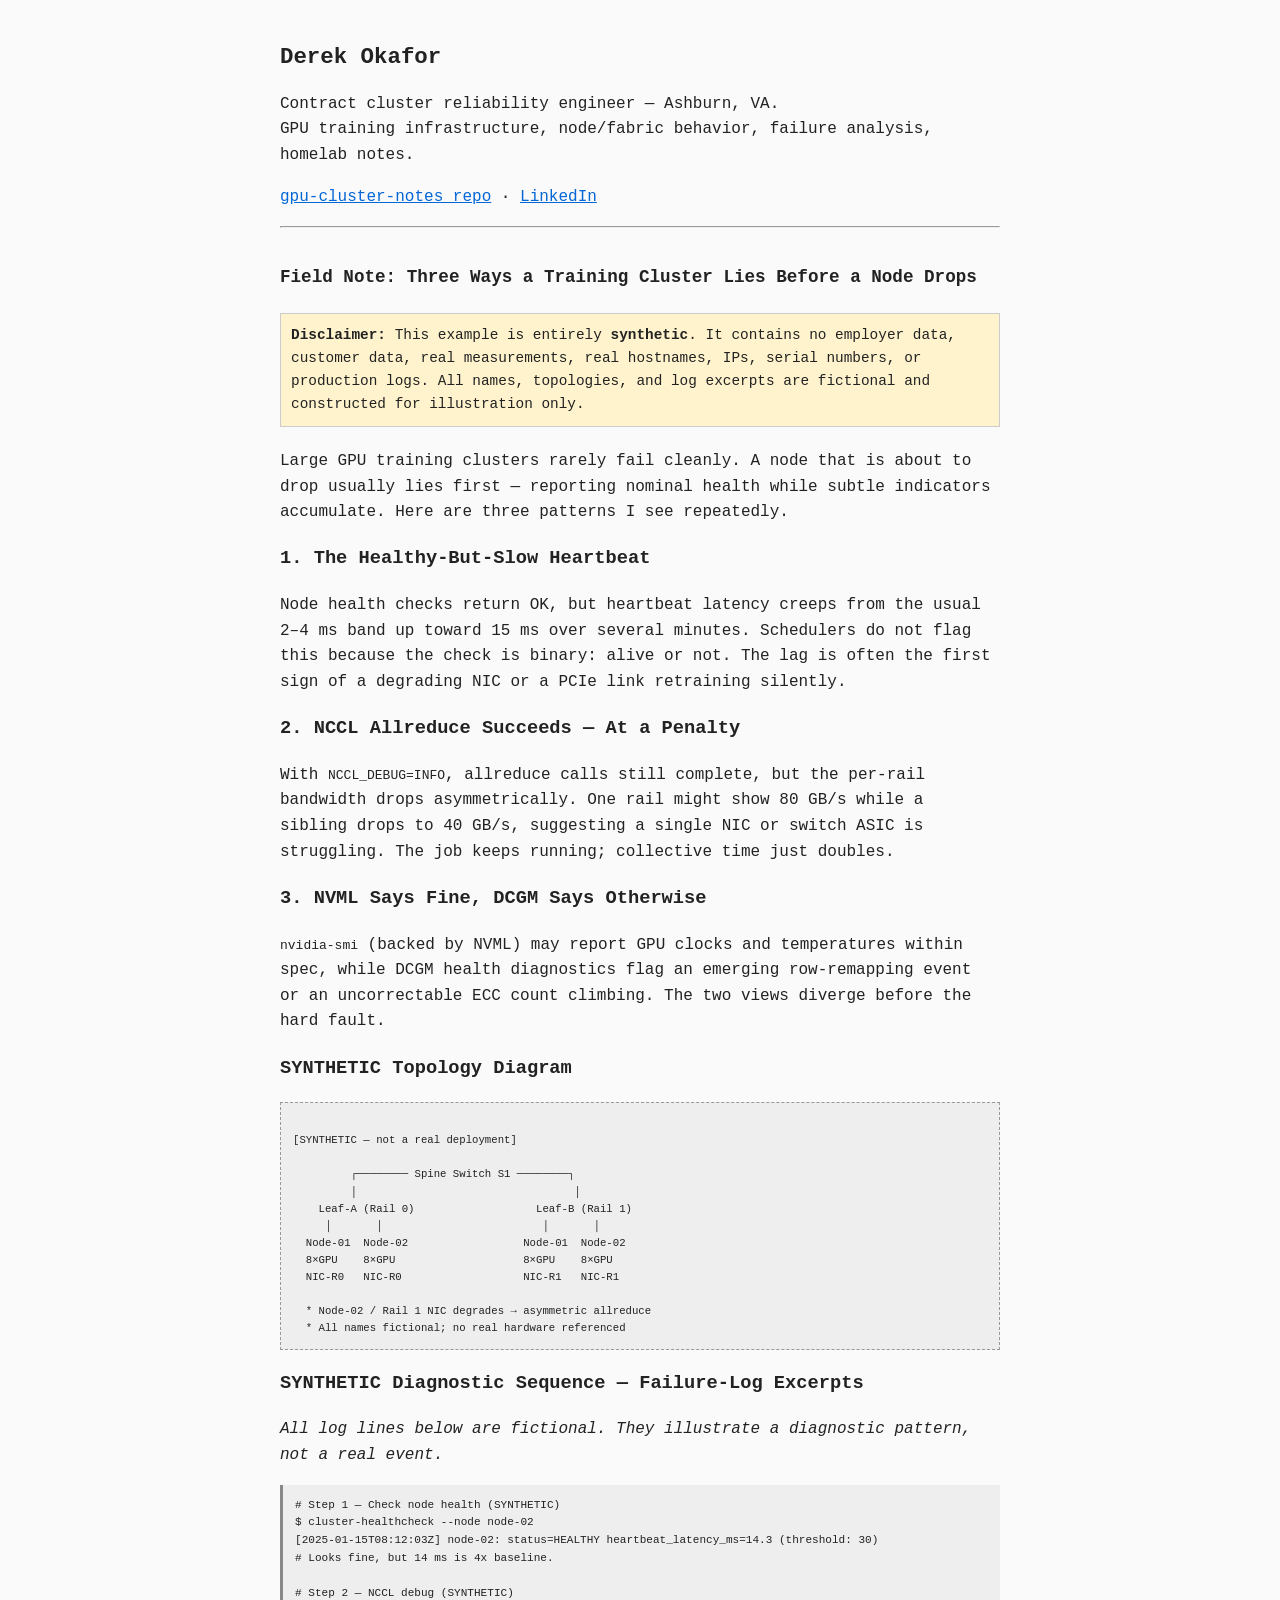
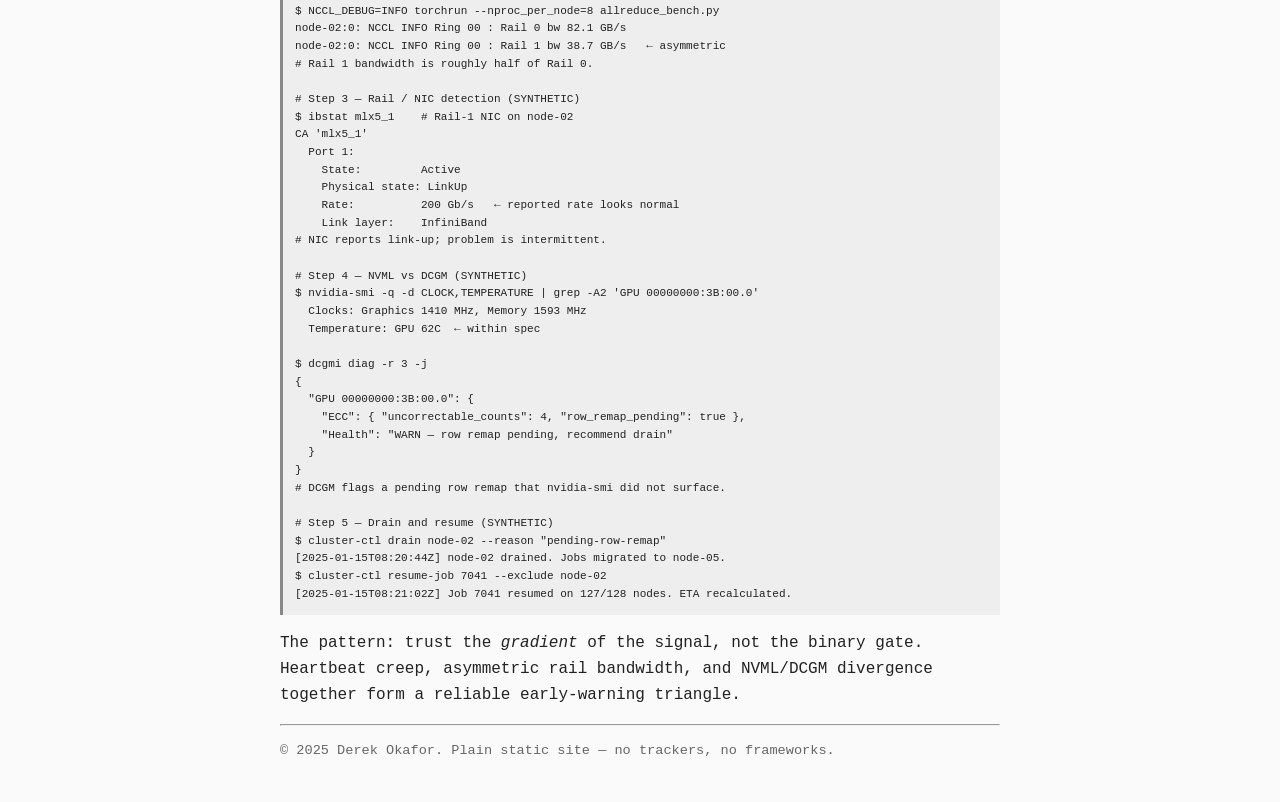
==== index.html @ 81e66d49 "Create index.html for personal webpage This HTML file serves as a personal webpage for Derek Okafor," ====
<!DOCTYPE html>
<html lang="en">
<head>
<meta charset="UTF-8">
<meta name="viewport" content="width=device-width, initial-scale=1.0">
<title>Derek Okafor — Cluster Reliability</title>
<style>
body { font-family: 'Courier New', monospace; max-width: 720px; margin: 40px auto; padding: 0 20px; line-height: 1.6; color: #222; background: #fafafa; }
h1 { font-size: 1.4em; margin-bottom: 0.2em; }
h2 { font-size: 1.1em; margin-top: 2em; }
pre { background: #eee; padding: 12px; overflow-x: auto; font-size: 0.85em; border-left: 3px solid #888; }
a { color: #0366d6; }
.disclaimer { background: #fff3cd; border: 1px solid #ccc; padding: 10px; margin: 1.5em 0; font-size: 0.9em; }
.diagram { background: #eee; padding: 12px; font-size: 0.82em; white-space: pre; font-family: monospace; border: 1px dashed #999; }
</style>
</head>
<body>
<h1>Derek Okafor</h1>
<p>Contract cluster reliability engineer — Ashburn, VA.<br>
GPU training infrastructure, node/fabric behavior, failure analysis, homelab notes.</p>
<p><a href="https://github.com/dokaf-ops/gpu-cluster-notes">gpu-cluster-notes repo</a> · <a href="https://www.linkedin.com/in/dokaf-ops">LinkedIn</a></p>

<hr>
<h2>Field Note: Three Ways a Training Cluster Lies Before a Node Drops</h2>

<div class="disclaimer"><strong>Disclaimer:</strong> This example is entirely <strong>synthetic</strong>. It contains no employer data, customer data, real measurements, real hostnames, IPs, serial numbers, or production logs. All names, topologies, and log excerpts are fictional and constructed for illustration only.</div>

<p>Large GPU training clusters rarely fail cleanly. A node that is about to drop usually lies first — reporting nominal health while subtle indicators accumulate. Here are three patterns I see repeatedly.</p>

<h3>1. The Healthy-But-Slow Heartbeat</h3>
<p>Node health checks return OK, but heartbeat latency creeps from the usual 2–4 ms band up toward 15 ms over several minutes. Schedulers do not flag this because the check is binary: alive or not. The lag is often the first sign of a degrading NIC or a PCIe link retraining silently.</p>

<h3>2. NCCL Allreduce Succeeds — At a Penalty</h3>
<p>With <code>NCCL_DEBUG=INFO</code>, allreduce calls still complete, but the per-rail bandwidth drops asymmetrically. One rail might show 80 GB/s while a sibling drops to 40 GB/s, suggesting a single NIC or switch ASIC is struggling. The job keeps running; collective time just doubles.</p>

<h3>3. NVML Says Fine, DCGM Says Otherwise</h3>
<p><code>nvidia-smi</code> (backed by NVML) may report GPU clocks and temperatures within spec, while DCGM health diagnostics flag an emerging row-remapping event or an uncorrectable ECC count climbing. The two views diverge before the hard fault.</p>

<h3>SYNTHETIC Topology Diagram</h3>
<div class="diagram">
[SYNTHETIC — not a real deployment]

         ┌──────── Spine Switch S1 ────────┐
         │                                  │
    Leaf-A (Rail 0)                   Leaf-B (Rail 1)
     │       │                         │       │
  Node-01  Node-02                  Node-01  Node-02
  8×GPU    8×GPU                    8×GPU    8×GPU
  NIC-R0   NIC-R0                   NIC-R1   NIC-R1

  * Node-02 / Rail 1 NIC degrades → asymmetric allreduce
  * All names fictional; no real hardware referenced
</div>

<h3>SYNTHETIC Diagnostic Sequence — Failure-Log Excerpts</h3>
<p><em>All log lines below are fictional. They illustrate a diagnostic pattern, not a real event.</em></p>

<pre>
# Step 1 — Check node health (SYNTHETIC)
$ cluster-healthcheck --node node-02
[2025-01-15T08:12:03Z] node-02: status=HEALTHY heartbeat_latency_ms=14.3 (threshold: 30)
# Looks fine, but 14 ms is 4x baseline.

# Step 2 — NCCL debug (SYNTHETIC)
$ NCCL_DEBUG=INFO torchrun --nproc_per_node=8 allreduce_bench.py
node-02:0: NCCL INFO Ring 00 : Rail 0 bw 82.1 GB/s
node-02:0: NCCL INFO Ring 00 : Rail 1 bw 38.7 GB/s   ← asymmetric
# Rail 1 bandwidth is roughly half of Rail 0.

# Step 3 — Rail / NIC detection (SYNTHETIC)
$ ibstat mlx5_1    # Rail-1 NIC on node-02
CA 'mlx5_1'
  Port 1:
    State:         Active
    Physical state: LinkUp
    Rate:          200 Gb/s   ← reported rate looks normal
    Link layer:    InfiniBand
# NIC reports link-up; problem is intermittent.

# Step 4 — NVML vs DCGM (SYNTHETIC)
$ nvidia-smi -q -d CLOCK,TEMPERATURE | grep -A2 'GPU 00000000:3B:00.0'
  Clocks: Graphics 1410 MHz, Memory 1593 MHz
  Temperature: GPU 62C  ← within spec

$ dcgmi diag -r 3 -j
{
  "GPU 00000000:3B:00.0": {
    "ECC": { "uncorrectable_counts": 4, "row_remap_pending": true },
    "Health": "WARN — row remap pending, recommend drain"
  }
}
# DCGM flags a pending row remap that nvidia-smi did not surface.

# Step 5 — Drain and resume (SYNTHETIC)
$ cluster-ctl drain node-02 --reason "pending-row-remap"
[2025-01-15T08:20:44Z] node-02 drained. Jobs migrated to node-05.
$ cluster-ctl resume-job 7041 --exclude node-02
[2025-01-15T08:21:02Z] Job 7041 resumed on 127/128 nodes. ETA recalculated.
</pre>

<p>The pattern: trust the <em>gradient</em> of the signal, not the binary gate. Heartbeat creep, asymmetric rail bandwidth, and NVML/DCGM divergence together form a reliable early-warning triangle.</p>

<hr>
<p style="font-size:0.85em; color:#666;">© 2025 Derek Okafor. Plain static site — no trackers, no frameworks.</p>
</body>
</html>
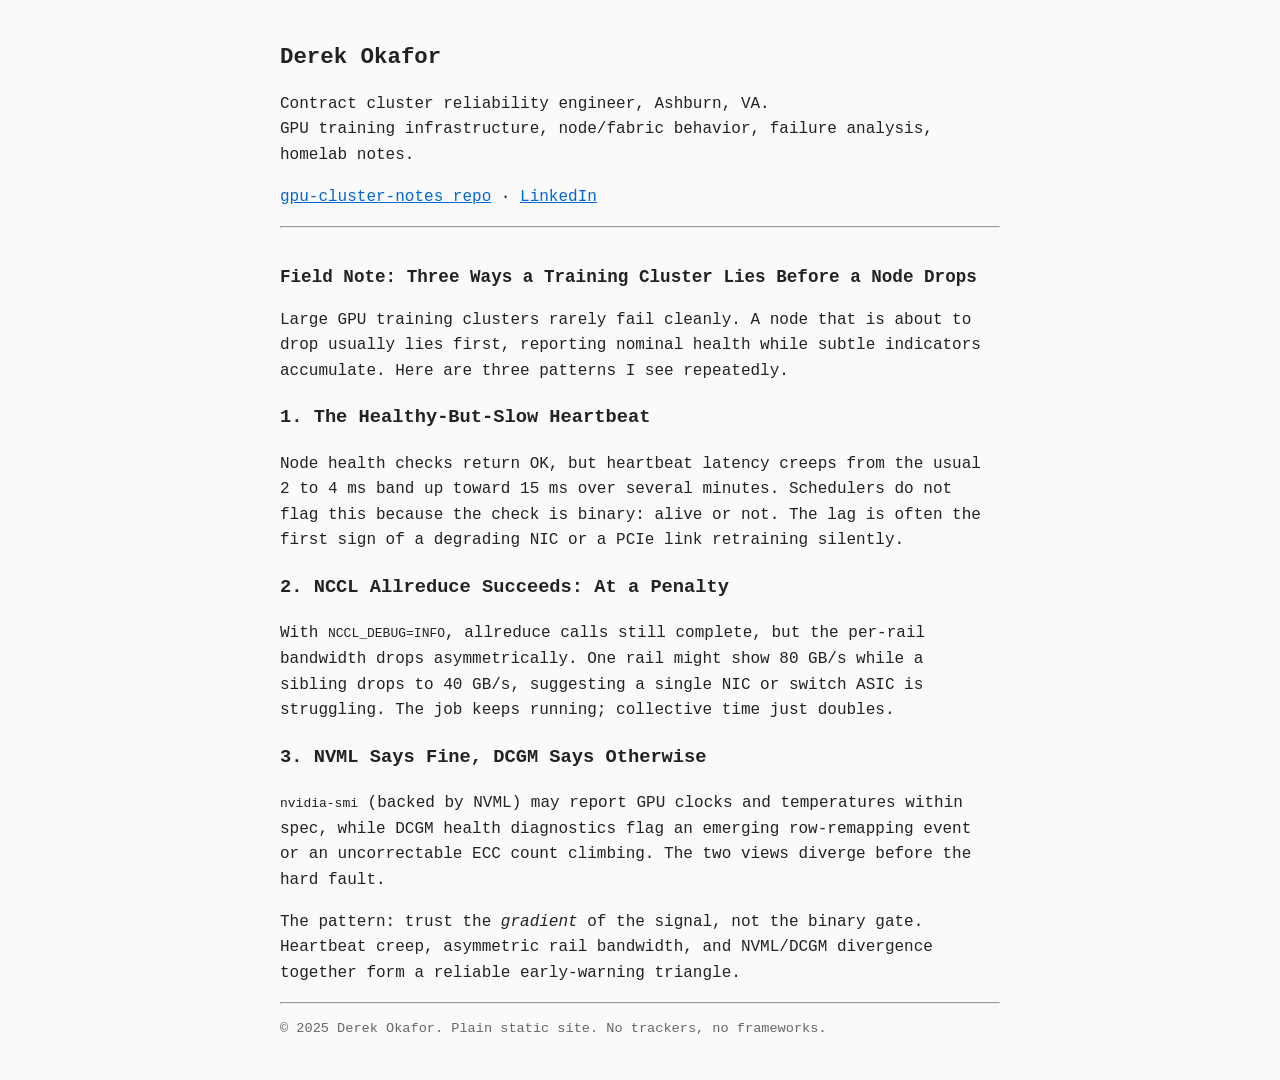
==== commit bb06d775: "Clean up site copy" ====
--- a/index.html
+++ b/index.html
@@ -3,7 +3,7 @@
 <head>
 <meta charset="UTF-8">
 <meta name="viewport" content="width=device-width, initial-scale=1.0">
-<title>Derek Okafor — Cluster Reliability</title>
+<title>Derek Okafor: Cluster Reliability</title>
 <style>
 body { font-family: 'Courier New', monospace; max-width: 720px; margin: 40px auto; padding: 0 20px; line-height: 1.6; color: #222; background: #fafafa; }
 h1 { font-size: 1.4em; margin-bottom: 0.2em; }
@@ -16,91 +16,20 @@
 </head>
 <body>
 <h1>Derek Okafor</h1>
-<p>Contract cluster reliability engineer — Ashburn, VA.<br>
+<p>Contract cluster reliability engineer, Ashburn, VA.<br>
 GPU training infrastructure, node/fabric behavior, failure analysis, homelab notes.</p>
-<p><a href="https://github.com/dokaf-ops/gpu-cluster-notes">gpu-cluster-notes repo</a> · <a href="https://www.linkedin.com/in/dokaf-ops">LinkedIn</a></p>
-
+<p><a href="https://github.com/dokaf-ops/gpu-cluster-notes">gpu-cluster-notes repo</a> · <a href="https://www.linkedin.com/in/derek-okafor-2475b844a/">LinkedIn</a></p>
 <hr>
 <h2>Field Note: Three Ways a Training Cluster Lies Before a Node Drops</h2>
-
-<div class="disclaimer"><strong>Disclaimer:</strong> This example is entirely <strong>synthetic</strong>. It contains no employer data, customer data, real measurements, real hostnames, IPs, serial numbers, or production logs. All names, topologies, and log excerpts are fictional and constructed for illustration only.</div>
-
-<p>Large GPU training clusters rarely fail cleanly. A node that is about to drop usually lies first — reporting nominal health while subtle indicators accumulate. Here are three patterns I see repeatedly.</p>
-
+<p>Large GPU training clusters rarely fail cleanly. A node that is about to drop usually lies first, reporting nominal health while subtle indicators accumulate. Here are three patterns I see repeatedly.</p>
 <h3>1. The Healthy-But-Slow Heartbeat</h3>
-<p>Node health checks return OK, but heartbeat latency creeps from the usual 2–4 ms band up toward 15 ms over several minutes. Schedulers do not flag this because the check is binary: alive or not. The lag is often the first sign of a degrading NIC or a PCIe link retraining silently.</p>
-
-<h3>2. NCCL Allreduce Succeeds — At a Penalty</h3>
+<p>Node health checks return OK, but heartbeat latency creeps from the usual 2 to 4 ms band up toward 15 ms over several minutes. Schedulers do not flag this because the check is binary: alive or not. The lag is often the first sign of a degrading NIC or a PCIe link retraining silently.</p>
+<h3>2. NCCL Allreduce Succeeds: At a Penalty</h3>
 <p>With <code>NCCL_DEBUG=INFO</code>, allreduce calls still complete, but the per-rail bandwidth drops asymmetrically. One rail might show 80 GB/s while a sibling drops to 40 GB/s, suggesting a single NIC or switch ASIC is struggling. The job keeps running; collective time just doubles.</p>
-
 <h3>3. NVML Says Fine, DCGM Says Otherwise</h3>
 <p><code>nvidia-smi</code> (backed by NVML) may report GPU clocks and temperatures within spec, while DCGM health diagnostics flag an emerging row-remapping event or an uncorrectable ECC count climbing. The two views diverge before the hard fault.</p>
-
-<h3>SYNTHETIC Topology Diagram</h3>
-<div class="diagram">
-[SYNTHETIC — not a real deployment]
-
-         ┌──────── Spine Switch S1 ────────┐
-         │                                  │
-    Leaf-A (Rail 0)                   Leaf-B (Rail 1)
-     │       │                         │       │
-  Node-01  Node-02                  Node-01  Node-02
-  8×GPU    8×GPU                    8×GPU    8×GPU
-  NIC-R0   NIC-R0                   NIC-R1   NIC-R1
-
-  * Node-02 / Rail 1 NIC degrades → asymmetric allreduce
-  * All names fictional; no real hardware referenced
-</div>
-
-<h3>SYNTHETIC Diagnostic Sequence — Failure-Log Excerpts</h3>
-<p><em>All log lines below are fictional. They illustrate a diagnostic pattern, not a real event.</em></p>
-
-<pre>
-# Step 1 — Check node health (SYNTHETIC)
-$ cluster-healthcheck --node node-02
-[2025-01-15T08:12:03Z] node-02: status=HEALTHY heartbeat_latency_ms=14.3 (threshold: 30)
-# Looks fine, but 14 ms is 4x baseline.
-
-# Step 2 — NCCL debug (SYNTHETIC)
-$ NCCL_DEBUG=INFO torchrun --nproc_per_node=8 allreduce_bench.py
-node-02:0: NCCL INFO Ring 00 : Rail 0 bw 82.1 GB/s
-node-02:0: NCCL INFO Ring 00 : Rail 1 bw 38.7 GB/s   ← asymmetric
-# Rail 1 bandwidth is roughly half of Rail 0.
-
-# Step 3 — Rail / NIC detection (SYNTHETIC)
-$ ibstat mlx5_1    # Rail-1 NIC on node-02
-CA 'mlx5_1'
-  Port 1:
-    State:         Active
-    Physical state: LinkUp
-    Rate:          200 Gb/s   ← reported rate looks normal
-    Link layer:    InfiniBand
-# NIC reports link-up; problem is intermittent.
-
-# Step 4 — NVML vs DCGM (SYNTHETIC)
-$ nvidia-smi -q -d CLOCK,TEMPERATURE | grep -A2 'GPU 00000000:3B:00.0'
-  Clocks: Graphics 1410 MHz, Memory 1593 MHz
-  Temperature: GPU 62C  ← within spec
-
-$ dcgmi diag -r 3 -j
-{
-  "GPU 00000000:3B:00.0": {
-    "ECC": { "uncorrectable_counts": 4, "row_remap_pending": true },
-    "Health": "WARN — row remap pending, recommend drain"
-  }
-}
-# DCGM flags a pending row remap that nvidia-smi did not surface.
-
-# Step 5 — Drain and resume (SYNTHETIC)
-$ cluster-ctl drain node-02 --reason "pending-row-remap"
-[2025-01-15T08:20:44Z] node-02 drained. Jobs migrated to node-05.
-$ cluster-ctl resume-job 7041 --exclude node-02
-[2025-01-15T08:21:02Z] Job 7041 resumed on 127/128 nodes. ETA recalculated.
-</pre>
-
 <p>The pattern: trust the <em>gradient</em> of the signal, not the binary gate. Heartbeat creep, asymmetric rail bandwidth, and NVML/DCGM divergence together form a reliable early-warning triangle.</p>
-
 <hr>
-<p style="font-size:0.85em; color:#666;">© 2025 Derek Okafor. Plain static site — no trackers, no frameworks.</p>
+<p style="font-size:0.85em; color:#666;">© 2025 Derek Okafor. Plain static site. No trackers, no frameworks.</p>
 </body>
 </html>
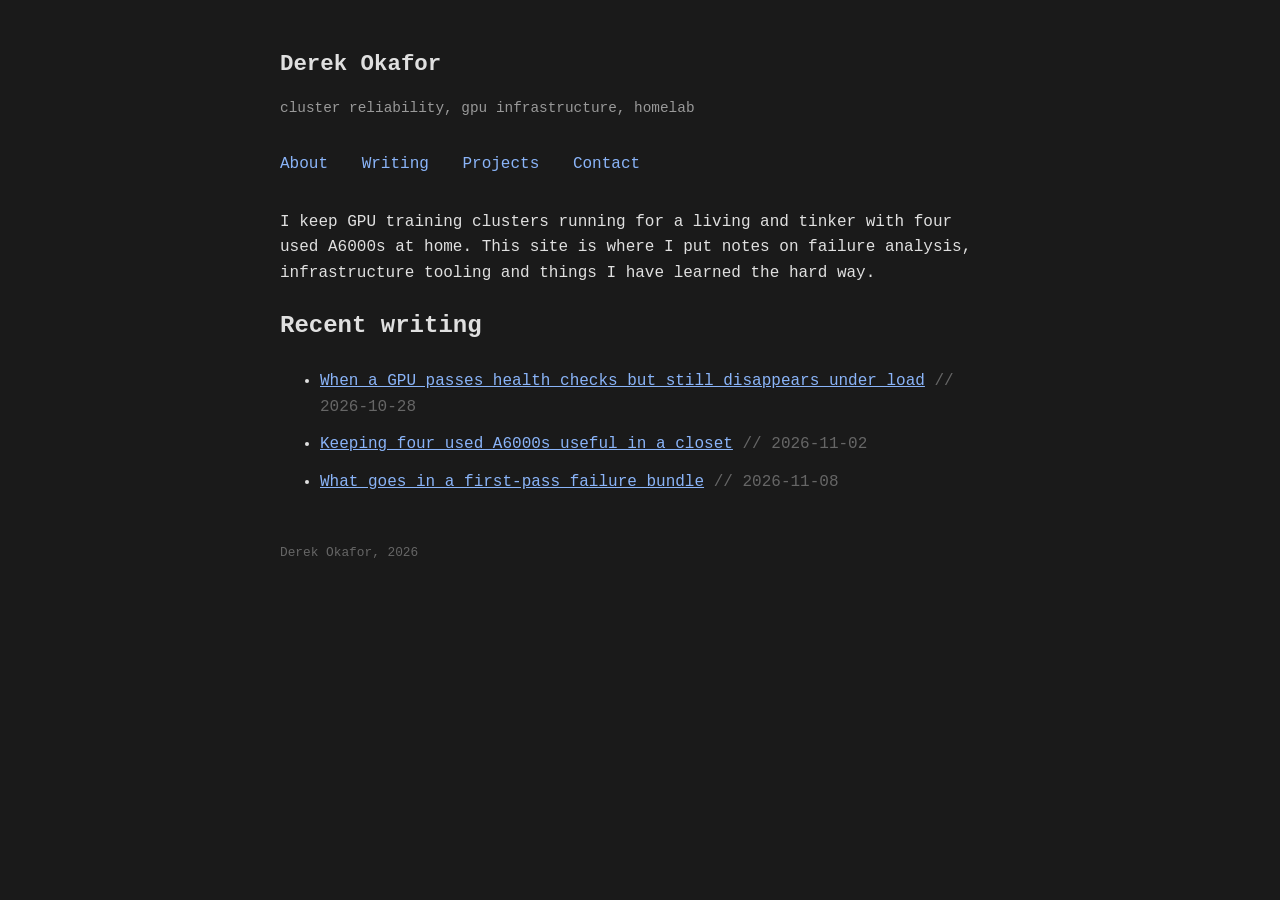
==== commit f5d3cd4f: "Rebuild site index with nav and post links" ====
--- a/index.html
+++ b/index.html
@@ -3,33 +3,36 @@
 <head>
 <meta charset="UTF-8">
 <meta name="viewport" content="width=device-width, initial-scale=1.0">
-<title>Derek Okafor: Cluster Reliability</title>
+<title>Derek Okafor</title>
 <style>
-body { font-family: 'Courier New', monospace; max-width: 720px; margin: 40px auto; padding: 0 20px; line-height: 1.6; color: #222; background: #fafafa; }
-h1 { font-size: 1.4em; margin-bottom: 0.2em; }
-h2 { font-size: 1.1em; margin-top: 2em; }
-pre { background: #eee; padding: 12px; overflow-x: auto; font-size: 0.85em; border-left: 3px solid #888; }
-a { color: #0366d6; }
-.disclaimer { background: #fff3cd; border: 1px solid #ccc; padding: 10px; margin: 1.5em 0; font-size: 0.9em; }
-.diagram { background: #eee; padding: 12px; font-size: 0.82em; white-space: pre; font-family: monospace; border: 1px dashed #999; }
+body { background: #1a1a1a; color: #e0e0e0; font-family: 'Courier New', monospace; max-width: 720px; margin: 0 auto; padding: 2rem 1rem; line-height: 1.6; }
+a { color: #8ab4f8; }
+nav { margin-bottom: 2rem; }
+nav a { margin-right: 1.5rem; text-decoration: none; }
+nav a:hover { text-decoration: underline; }
+h1 { font-size: 1.4rem; margin-bottom: 0.25rem; }
+.subtitle { color: #999; font-size: 0.9rem; margin-bottom: 2rem; }
+.posts { margin-top: 1.5rem; }
+.posts li { margin-bottom: 0.75rem; }
+footer { margin-top: 3rem; color: #666; font-size: 0.8rem; }
 </style>
 </head>
 <body>
 <h1>Derek Okafor</h1>
-<p>Contract cluster reliability engineer, Ashburn, VA.<br>
-GPU training infrastructure, node/fabric behavior, failure analysis, homelab notes.</p>
-<p><a href="https://github.com/dokaf-ops/gpu-cluster-notes">gpu-cluster-notes repo</a> · <a href="https://www.linkedin.com/in/derek-okafor-2475b844a/">LinkedIn</a></p>
-<hr>
-<h2>Field Note: Three Ways a Training Cluster Lies Before a Node Drops</h2>
-<p>Large GPU training clusters rarely fail cleanly. A node that is about to drop usually lies first, reporting nominal health while subtle indicators accumulate. Here are three patterns I see repeatedly.</p>
-<h3>1. The Healthy-But-Slow Heartbeat</h3>
-<p>Node health checks return OK, but heartbeat latency creeps from the usual 2 to 4 ms band up toward 15 ms over several minutes. Schedulers do not flag this because the check is binary: alive or not. The lag is often the first sign of a degrading NIC or a PCIe link retraining silently.</p>
-<h3>2. NCCL Allreduce Succeeds: At a Penalty</h3>
-<p>With <code>NCCL_DEBUG=INFO</code>, allreduce calls still complete, but the per-rail bandwidth drops asymmetrically. One rail might show 80 GB/s while a sibling drops to 40 GB/s, suggesting a single NIC or switch ASIC is struggling. The job keeps running; collective time just doubles.</p>
-<h3>3. NVML Says Fine, DCGM Says Otherwise</h3>
-<p><code>nvidia-smi</code> (backed by NVML) may report GPU clocks and temperatures within spec, while DCGM health diagnostics flag an emerging row-remapping event or an uncorrectable ECC count climbing. The two views diverge before the hard fault.</p>
-<p>The pattern: trust the <em>gradient</em> of the signal, not the binary gate. Heartbeat creep, asymmetric rail bandwidth, and NVML/DCGM divergence together form a reliable early-warning triangle.</p>
-<hr>
-<p style="font-size:0.85em; color:#666;">© 2025 Derek Okafor. Plain static site. No trackers, no frameworks.</p>
+<p class="subtitle">cluster reliability, gpu infrastructure, homelab</p>
+<nav>
+<a href="about.html">About</a>
+<a href="writing.html">Writing</a>
+<a href="projects.html">Projects</a>
+<a href="contact.html">Contact</a>
+</nav>
+<p>I keep GPU training clusters running for a living and tinker with four used A6000s at home. This site is where I put notes on failure analysis, infrastructure tooling and things I have learned the hard way.</p>
+<h2>Recent writing</h2>
+<ul class="posts">
+<li><a href="post-gpu-health-checks.html">When a GPU passes health checks but still disappears under load</a> <span style="color:#666">// 2026-10-28</span></li>
+<li><a href="post-homelab-a6000.html">Keeping four used A6000s useful in a closet</a> <span style="color:#666">// 2026-11-02</span></li>
+<li><a href="post-failure-bundle.html">What goes in a first-pass failure bundle</a> <span style="color:#666">// 2026-11-08</span></li>
+</ul>
+<footer>Derek Okafor, 2026</footer>
 </body>
 </html>
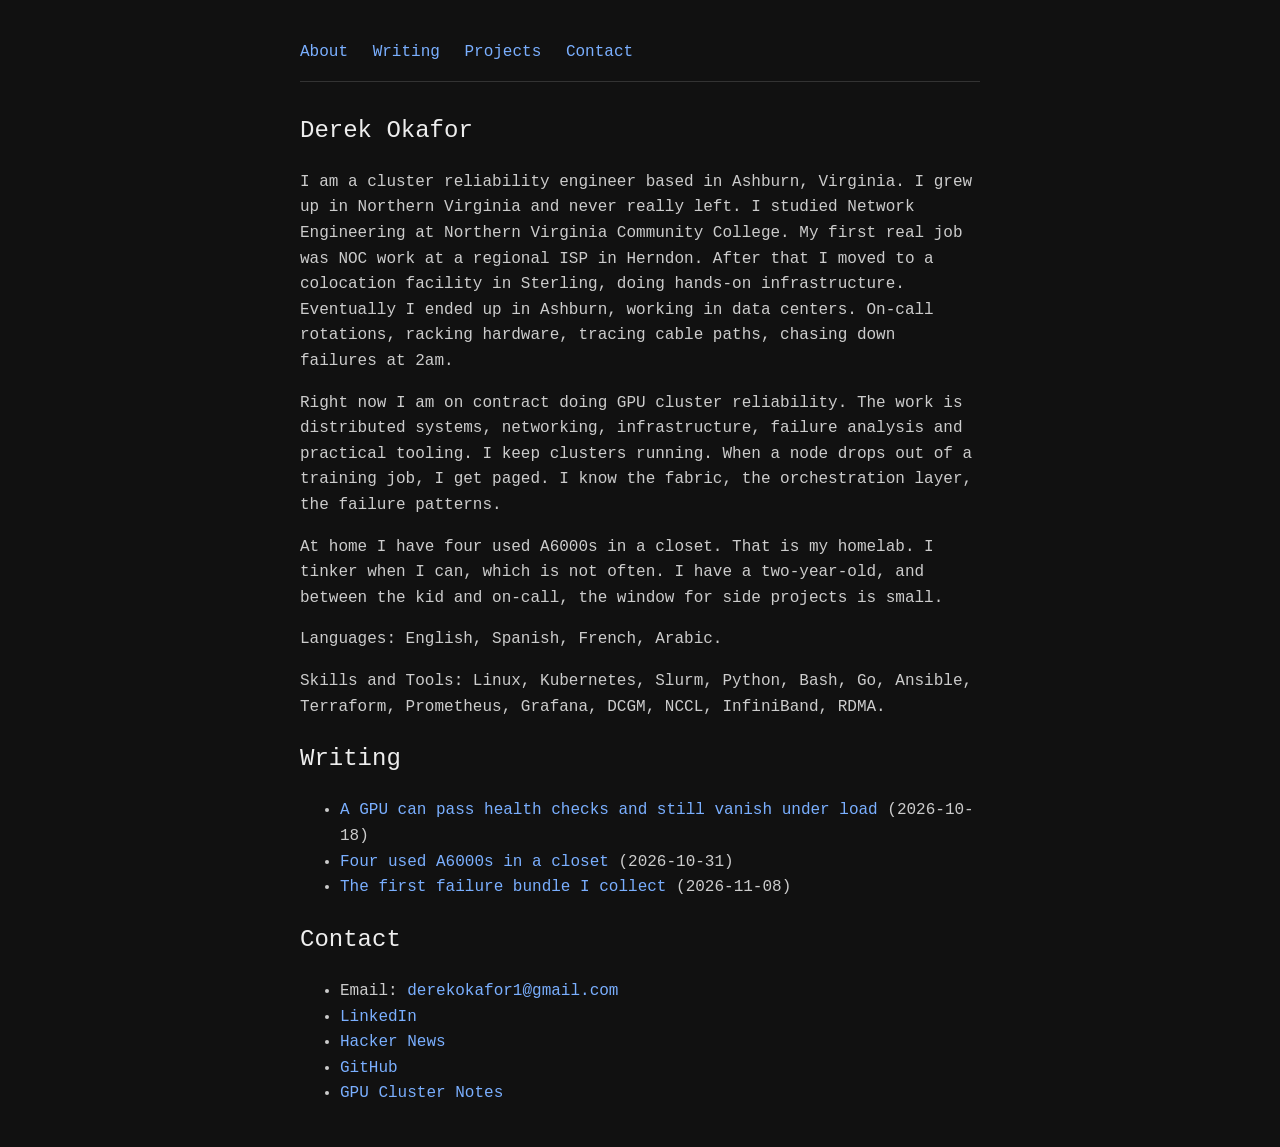
==== commit acb8aa22: "Add writing and profile links Updated character encoding and added new sections for about, writing, " ====
--- a/index.html
+++ b/index.html
@@ -1,38 +1,46 @@
 <!DOCTYPE html>
 <html lang="en">
 <head>
-<meta charset="UTF-8">
+<meta charset="utf-8">
 <meta name="viewport" content="width=device-width, initial-scale=1.0">
 <title>Derek Okafor</title>
-<style>
-body { background: #1a1a1a; color: #e0e0e0; font-family: 'Courier New', monospace; max-width: 720px; margin: 0 auto; padding: 2rem 1rem; line-height: 1.6; }
-a { color: #8ab4f8; }
-nav { margin-bottom: 2rem; }
-nav a { margin-right: 1.5rem; text-decoration: none; }
-nav a:hover { text-decoration: underline; }
-h1 { font-size: 1.4rem; margin-bottom: 0.25rem; }
-.subtitle { color: #999; font-size: 0.9rem; margin-bottom: 2rem; }
-.posts { margin-top: 1.5rem; }
-.posts li { margin-bottom: 0.75rem; }
-footer { margin-top: 3rem; color: #666; font-size: 0.8rem; }
-</style>
+<link rel="stylesheet" href="style.css">
 </head>
 <body>
-<h1>Derek Okafor</h1>
-<p class="subtitle">cluster reliability, gpu infrastructure, homelab</p>
 <nav>
-<a href="about.html">About</a>
+<a href="#about">About</a>
 <a href="writing.html">Writing</a>
 <a href="projects.html">Projects</a>
-<a href="contact.html">Contact</a>
+<a href="#contact">Contact</a>
 </nav>
-<p>I keep GPU training clusters running for a living and tinker with four used A6000s at home. This site is where I put notes on failure analysis, infrastructure tooling and things I have learned the hard way.</p>
-<h2>Recent writing</h2>
-<ul class="posts">
-<li><a href="post-gpu-health-checks.html">When a GPU passes health checks but still disappears under load</a> <span style="color:#666">// 2026-10-28</span></li>
-<li><a href="post-homelab-a6000.html">Keeping four used A6000s useful in a closet</a> <span style="color:#666">// 2026-11-02</span></li>
-<li><a href="post-failure-bundle.html">What goes in a first-pass failure bundle</a> <span style="color:#666">// 2026-11-08</span></li>
+
+<section id="about">
+<h1>Derek Okafor</h1>
+<p>I am a cluster reliability engineer based in Ashburn, Virginia. I grew up in Northern Virginia and never really left. I studied Network Engineering at Northern Virginia Community College. My first real job was NOC work at a regional ISP in Herndon. After that I moved to a colocation facility in Sterling, doing hands-on infrastructure. Eventually I ended up in Ashburn, working in data centers. On-call rotations, racking hardware, tracing cable paths, chasing down failures at 2am.</p>
+<p>Right now I am on contract doing GPU cluster reliability. The work is distributed systems, networking, infrastructure, failure analysis and practical tooling. I keep clusters running. When a node drops out of a training job, I get paged. I know the fabric, the orchestration layer, the failure patterns.</p>
+<p>At home I have four used A6000s in a closet. That is my homelab. I tinker when I can, which is not often. I have a two-year-old, and between the kid and on-call, the window for side projects is small.</p>
+<p>Languages: English, Spanish, French, Arabic.</p>
+<p>Skills and Tools: Linux, Kubernetes, Slurm, Python, Bash, Go, Ansible, Terraform, Prometheus, Grafana, DCGM, NCCL, InfiniBand, RDMA.</p>
+</section>
+
+<section id="writing">
+<h2>Writing</h2>
+<ul>
+<li><a href="writing/gpu-health-checks.html">A GPU can pass health checks and still vanish under load</a> (2026-10-18)</li>
+<li><a href="writing/a6000s-closet.html">Four used A6000s in a closet</a> (2026-10-31)</li>
+<li><a href="writing/failure-bundle.html">The first failure bundle I collect</a> (2026-11-08)</li>
 </ul>
-<footer>Derek Okafor, 2026</footer>
+</section>
+
+<section id="contact">
+<h2>Contact</h2>
+<ul>
+<li>Email: <a href="mailto:derekokafor1@gmail.com">derekokafor1@gmail.com</a></li>
+<li><a href="https://www.linkedin.com/in/derek-okafor-2475b844a/">LinkedIn</a></li>
+<li><a href="https://news.ycombinator.com/user?id=dokaf-ops">Hacker News</a></li>
+<li><a href="https://github.com/dokaf-ops">GitHub</a></li>
+<li><a href="https://github.com/dokaf-ops/gpu-cluster-notes">GPU Cluster Notes</a></li>
+</ul>
+</section>
 </body>
 </html>
--- a/style.css
+++ b/style.css
@@ -0,0 +1 @@
+body { background: #111; color: #ccc; font-family: 'IBM Plex Mono', monospace; max-width: 680px; margin: 40px auto; padding: 0 20px; line-height: 1.6; } a { color: #7aafff; text-decoration: none; } a:hover { text-decoration: underline; } nav { border-bottom: 1px solid #333; padding-bottom: 15px; margin-bottom: 30px; } nav a { margin-right: 15px; } .post-date { color: #888; font-size: 0.9em; margin-bottom: 5px; } .post-list { list-style: none; padding: 0; } .post-list li { margin-bottom: 20px; } h1, h2, h3 { color: #eee; font-weight: normal; } header { margin-bottom: 30px; }
